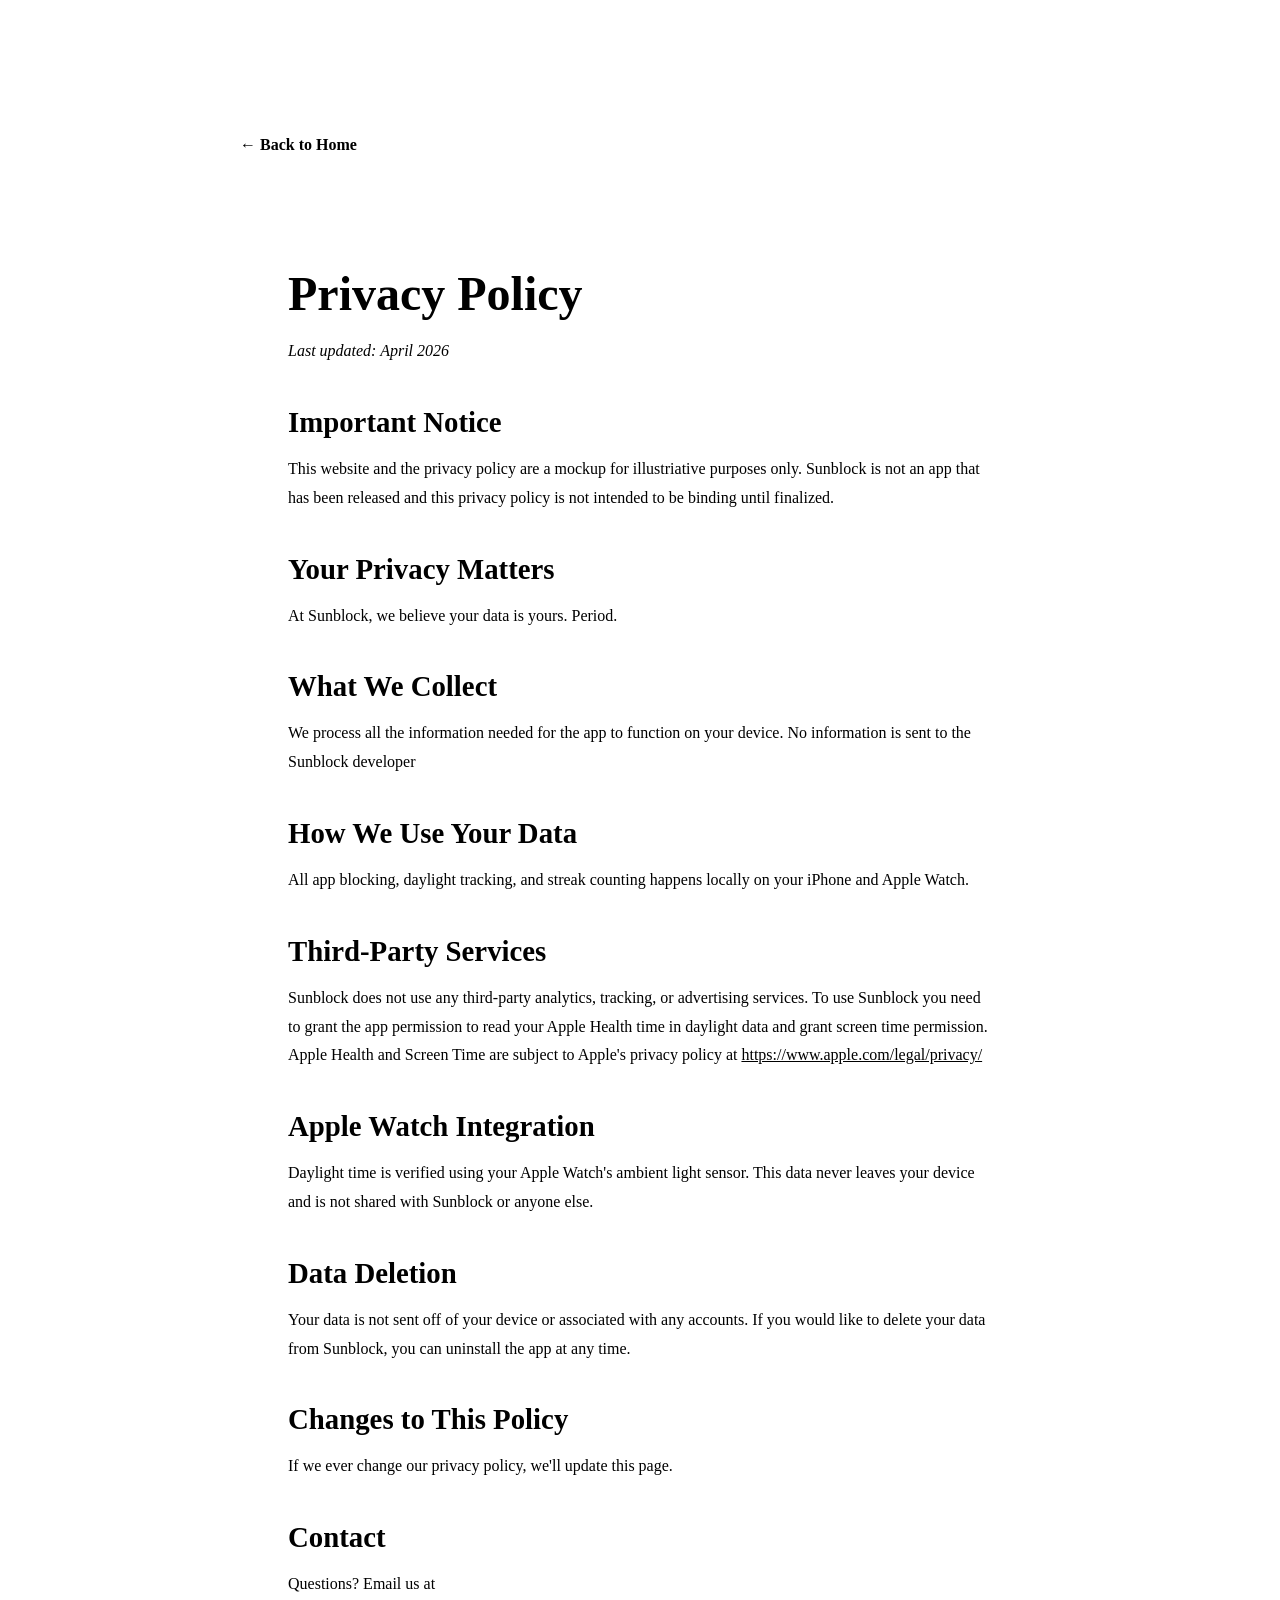
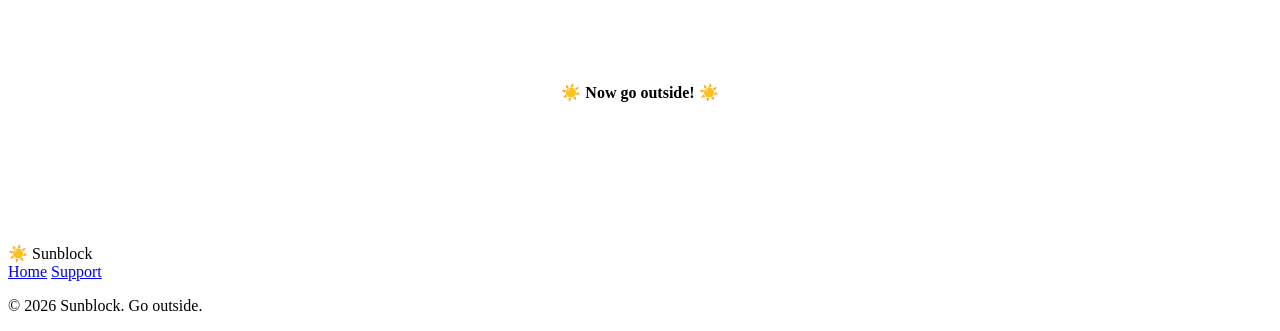
==== privacy.html @ 02e425a3 "Fix punctuation in data deletion paragraph" ====
<!DOCTYPE html>
<html lang="en">
<head>
    <meta charset="UTF-8">
    <meta name="viewport" content="width=device-width, initial-scale=1.0">
    <meta name="robots" content="noindex, nofollow">
    <title>Privacy Policy - Sunblock</title>
    <link rel="stylesheet" href="style.css">
    <style>
        .privacy-container {
            max-width: 800px;
            margin: 0 auto;
            padding: 8rem 2rem 4rem;
        }

        .privacy-content {
            padding: 3rem;
        }

        .privacy-content h1 {
            font-size: 3rem;
            margin-bottom: 1rem;
        }

        .privacy-content h2 {
            font-size: 1.8rem;
            margin-top: 2.5rem;
            margin-bottom: 1rem;
        }

        .privacy-content p {
            margin-bottom: 1.5rem;
            line-height: 1.8;
            color: var(--text-secondary);
        }

        .back-link {
            display: inline-block;
            margin-bottom: 2rem;
            color: var(--orange);
            text-decoration: none;
            font-weight: 600;
        }

        .back-link:hover {
            text-decoration: underline;
        }
    </style>
</head>
<body class="midday">
    <div class="sky-background"></div>

    <div class="privacy-container">
        <a href="index.html" class="back-link">← Back to Home</a>

        <div class="privacy-content glass-card">
            <h1>Privacy Policy</h1>
            <p><em>Last updated: April 2026</em></p>

            <h2>Important Notice</h2>
            <p>This website and the privacy policy are a mockup for illustriative purposes only. Sunblock is not an app that has been released and this privacy policy is not intended to be binding until finalized.</p>
            
            <h2>Your Privacy Matters</h2>
            <p>At Sunblock, we believe your data is yours. Period.</p>

            <h2>What We Collect</h2>
            <p>We process all the information needed for the app to function on your device. No information is sent to the Sunblock developer</p>

            <h2>How We Use Your Data</h2>
            <p>All app blocking, daylight tracking, and streak counting happens locally on your iPhone and Apple Watch.</p>

            <h2>Third-Party Services</h2>
            <p>Sunblock does not use any third-party analytics, tracking, or advertising services. To use Sunblock you need to grant the app permission to read your Apple Health time in daylight data and grant screen time permission. Apple Health and Screen Time are subject to Apple's privacy policy at <a href="https://www.apple.com/legal/privacy/" style="color: var(--orange);">https://www.apple.com/legal/privacy/</a></p>

            <h2>Apple Watch Integration</h2>
            <p>Daylight time is verified using your Apple Watch's ambient light sensor. This data never leaves your device and is not shared with Sunblock or anyone else.</p>
            
            <h2>Data Deletion</h2>
            <p>Your data is not sent off of your device or associated with any accounts. If you would like to delete your data from Sunblock, you can uninstall the app at any time.</p>

            <h2>Changes to This Policy</h2>
            <p>If we ever change our privacy policy, we'll update this page.</p>

            <h2>Contact</h2>
            <p>Questions? Email us at</p>

            <p style="text-align: center; margin-top: 3rem; padding-top: 2rem; border-top: 1px solid var(--glass-border);">
                <strong>☀️ Now go outside! ☀️</strong>
            </p>
        </div>
    </div>

    <footer class="footer">
        <div class="container">
            <div class="footer-content">
                <div class="footer-logo">
                    <span class="sun-icon">☀️</span>
                    <span>Sunblock</span>
                </div>
                <nav class="footer-links">
                    <a href="index.html">Home</a>
                    <a href="mailto:support@sunblock.app">Support</a>
                </nav>
            </div>
            <p class="footer-copy">&copy; 2026 Sunblock. Go outside.</p>
        </div>
    </footer>

    <script>
        // Set time-based gradient
        const hour = new Date().getHours();
        const body = document.body;
        body.classList.remove('morning', 'midday', 'evening', 'night');

        if (hour >= 5 && hour < 8) {
            body.classList.add('morning');
        } else if (hour >= 8 && hour < 17) {
            body.classList.add('midday');
        } else if (hour >= 17 && hour < 20) {
            body.classList.add('evening');
        } else {
            body.classList.add('night');
        }
    </script>
</body>
</html>
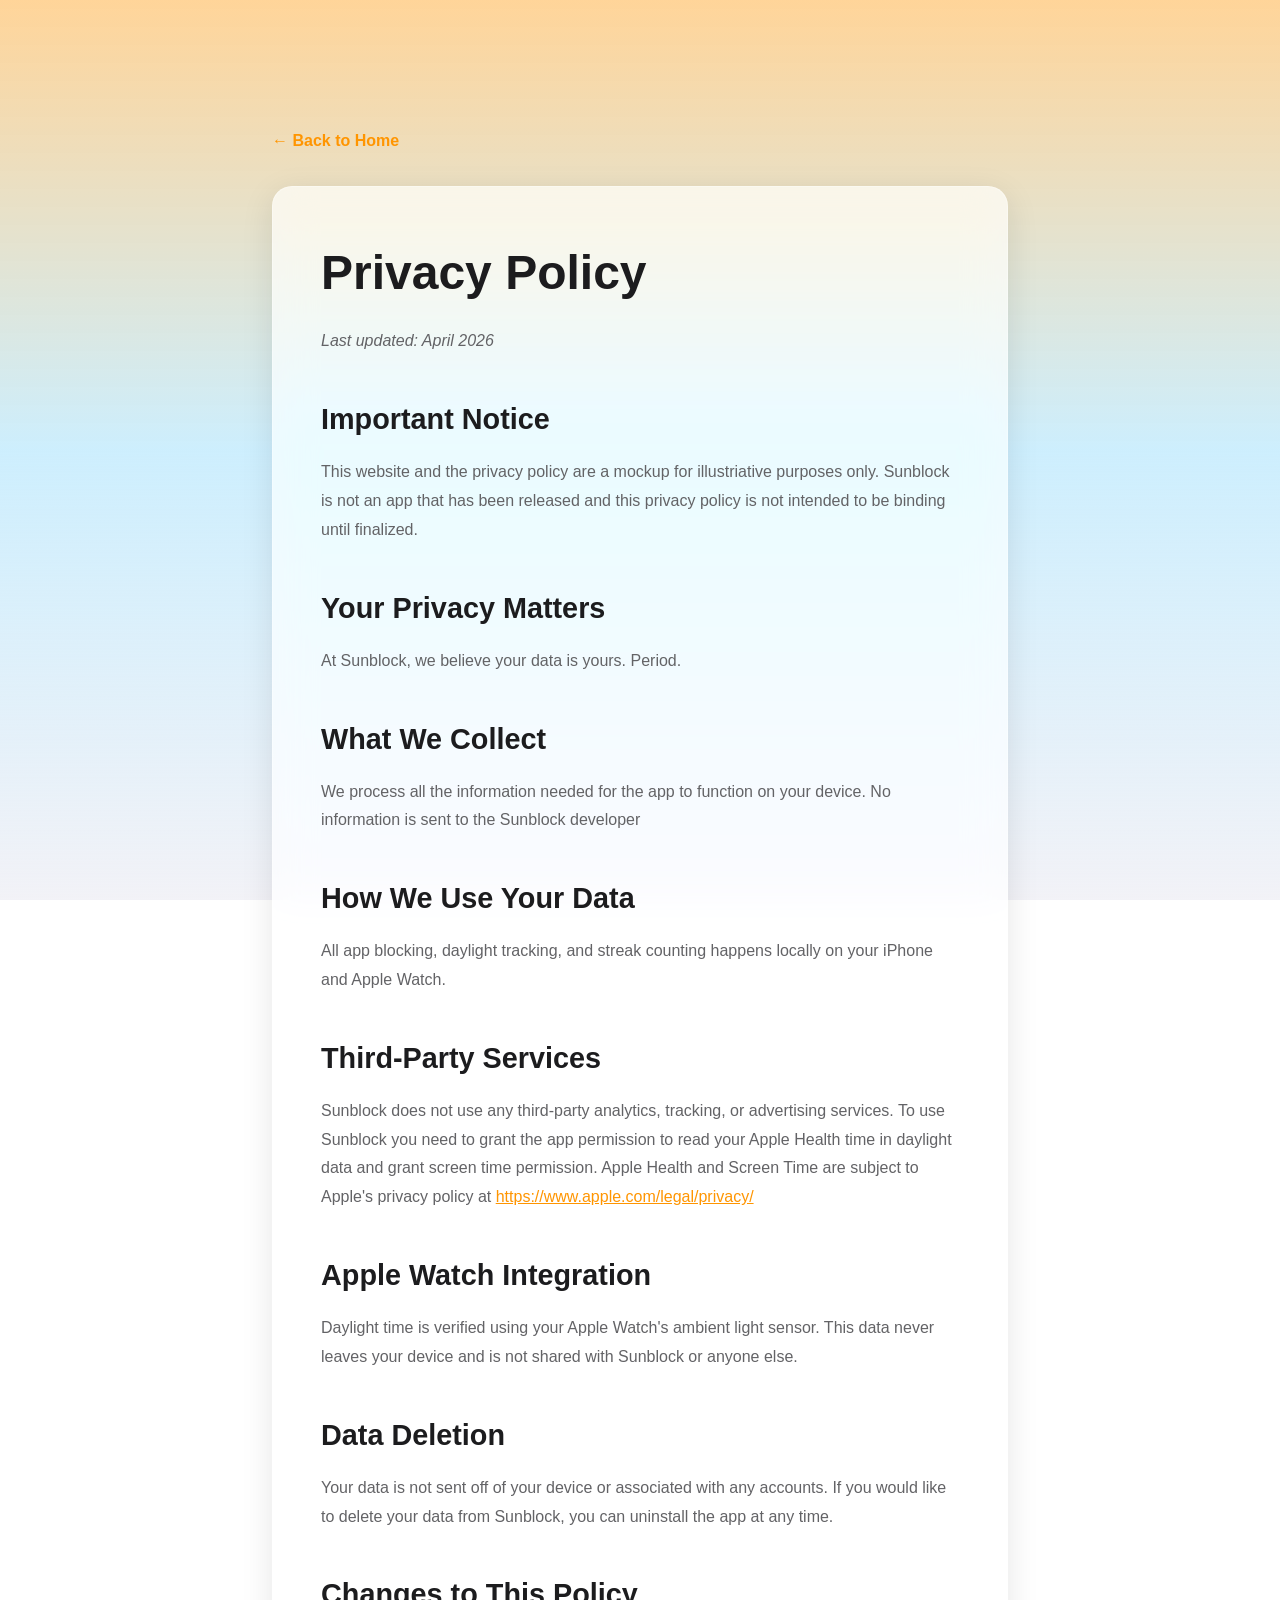
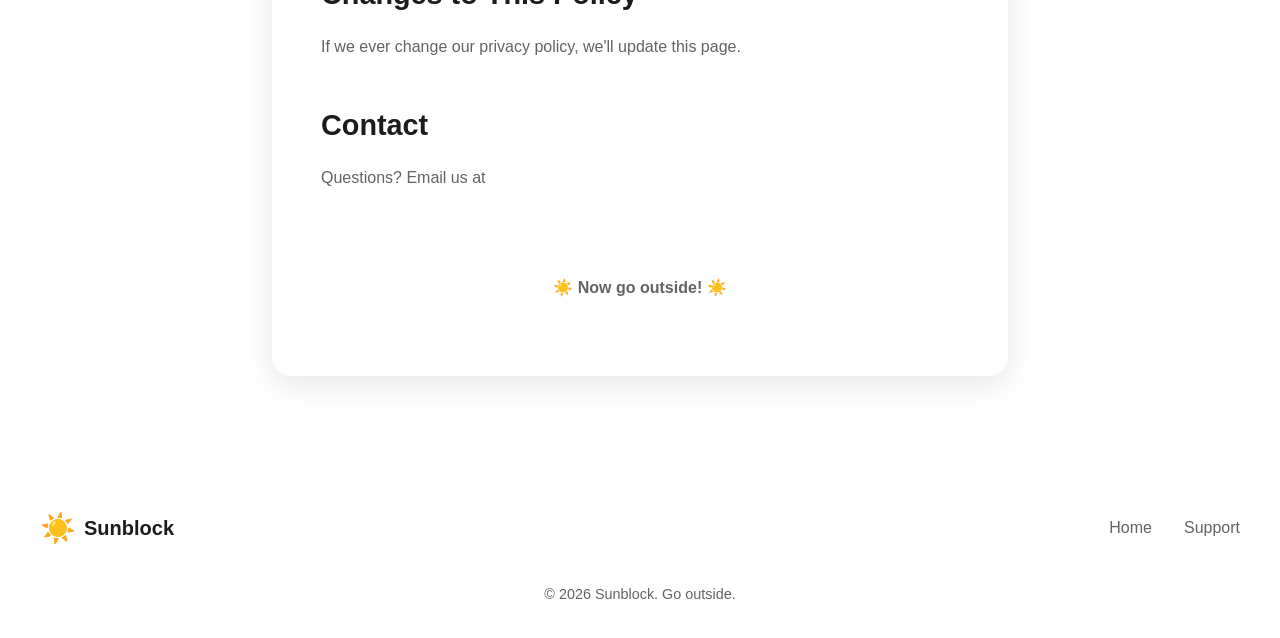
==== commit 222b4ec9: "Fix iOS Safari white bar issue - Add theme-color meta tags for light and dark mode - Add viewport-fi" ====
--- a/privacy.html
+++ b/privacy.html
@@ -2,8 +2,12 @@
 <html lang="en">
 <head>
     <meta charset="UTF-8">
-    <meta name="viewport" content="width=device-width, initial-scale=1.0">
+    <meta name="viewport" content="width=device-width, initial-scale=1.0, viewport-fit=cover">
     <meta name="robots" content="noindex, nofollow">
+    <meta name="theme-color" content="#007AFF" media="(prefers-color-scheme: light)">
+    <meta name="theme-color" content="#5856D6" media="(prefers-color-scheme: dark)">
+    <meta name="apple-mobile-web-app-capable" content="yes">
+    <meta name="apple-mobile-web-app-status-bar-style" content="black-translucent">
     <title>Privacy Policy - Sunblock</title>
     <link rel="stylesheet" href="style.css">
     <style>
--- a/style.css
+++ b/style.css
@@ -0,0 +1,757 @@
+/* ================================
+   CSS Variables & Reset
+   ================================ */
+
+:root {
+    --orange: #FF9500;
+    --yellow: #FFCC00;
+    --cyan: #5AC8FA;
+    --blue: #007AFF;
+    --indigo: #5856D6;
+    --purple: #AF52DE;
+
+    --text-primary: #1C1C1E;
+    --text-secondary: #636366;
+    --background: #F2F2F7;
+
+    --glass-bg: rgba(255, 255, 255, 0.7);
+    --glass-border: rgba(255, 255, 255, 0.3);
+    --glass-shadow: rgba(0, 0, 0, 0.1);
+}
+
+@media (prefers-color-scheme: dark) {
+    :root {
+        --text-primary: #FFFFFF;
+        --text-secondary: #AEAEB2;
+        --background: #000000;
+        --glass-bg: rgba(28, 28, 30, 0.7);
+        --glass-border: rgba(255, 255, 255, 0.1);
+    }
+}
+
+* {
+    margin: 0;
+    padding: 0;
+    box-sizing: border-box;
+}
+
+html {
+    height: -webkit-fill-available;
+}
+
+body {
+    font-family: -apple-system, BlinkMacSystemFont, 'SF Pro Display', 'Segoe UI', Roboto, 'Helvetica Neue', Arial, sans-serif;
+    color: var(--text-primary);
+    overflow-x: hidden;
+    line-height: 1.6;
+    min-height: 100vh;
+    min-height: -webkit-fill-available;
+}
+
+/* ================================
+   Dynamic Sky Background
+   ================================ */
+
+.sky-background {
+    position: fixed;
+    top: 0;
+    left: 0;
+    width: 100%;
+    height: 100%;
+    height: -webkit-fill-available;
+    z-index: -2;
+    transition: background 2s ease;
+}
+
+body.morning .sky-background {
+    background: linear-gradient(180deg,
+        rgba(255, 149, 0, 0.4) 0%,
+        rgba(90, 200, 250, 0.3) 50%,
+        var(--background) 100%);
+}
+
+body.midday .sky-background {
+    background: linear-gradient(180deg,
+        rgba(0, 122, 255, 0.6) 0%,
+        rgba(90, 200, 250, 0.3) 100%);
+}
+
+body.evening .sky-background {
+    background: linear-gradient(180deg,
+        rgba(255, 149, 0, 0.5) 0%,
+        rgba(175, 82, 222, 0.3) 50%,
+        var(--background) 100%);
+}
+
+body.night .sky-background {
+    background: linear-gradient(180deg,
+        rgba(88, 86, 214, 0.8) 0%,
+        var(--background) 100%);
+}
+
+/* ================================
+   Floating Sun
+   ================================ */
+
+.floating-sun {
+    position: fixed;
+    top: 20%;
+    right: 10%;
+    width: 120px;
+    height: 120px;
+    z-index: -1;
+    animation: float 6s ease-in-out infinite;
+    opacity: 0.6;
+}
+
+.sun-core {
+    position: absolute;
+    top: 50%;
+    left: 50%;
+    transform: translate(-50%, -50%);
+    width: 60px;
+    height: 60px;
+    background: radial-gradient(circle, var(--yellow), var(--orange));
+    border-radius: 50%;
+    box-shadow: 0 0 40px var(--orange);
+    animation: pulse 3s ease-in-out infinite;
+}
+
+.sun-rays {
+    position: absolute;
+    top: 50%;
+    left: 50%;
+    transform: translate(-50%, -50%);
+    width: 100%;
+    height: 100%;
+    background: radial-gradient(circle,
+        rgba(255, 204, 0, 0.3) 0%,
+        transparent 70%);
+    border-radius: 50%;
+    animation: rotate 20s linear infinite;
+}
+
+@keyframes float {
+    0%, 100% { transform: translateY(0px); }
+    50% { transform: translateY(-20px); }
+}
+
+@keyframes pulse {
+    0%, 100% { transform: translate(-50%, -50%) scale(1); }
+    50% { transform: translate(-50%, -50%) scale(1.1); }
+}
+
+@keyframes rotate {
+    from { transform: translate(-50%, -50%) rotate(0deg); }
+    to { transform: translate(-50%, -50%) rotate(360deg); }
+}
+
+/* ================================
+   Glass Effects
+   ================================ */
+
+.glass-card {
+    background: var(--glass-bg);
+    backdrop-filter: blur(20px) saturate(180%);
+    -webkit-backdrop-filter: blur(20px) saturate(180%);
+    border: 1px solid var(--glass-border);
+    border-radius: 20px;
+    box-shadow: 0 8px 32px var(--glass-shadow);
+}
+
+.glass-button {
+    background: var(--glass-bg);
+    backdrop-filter: blur(20px) saturate(180%);
+    -webkit-backdrop-filter: blur(20px) saturate(180%);
+    border: 1px solid var(--glass-border);
+    box-shadow: 0 4px 16px var(--glass-shadow);
+    transition: all 0.3s ease;
+}
+
+.glass-button:hover {
+    transform: translateY(-2px);
+    box-shadow: 0 8px 24px rgba(255, 149, 0, 0.3);
+}
+
+.interactive-card {
+    transition: all 0.3s ease;
+    cursor: pointer;
+}
+
+.interactive-card:hover {
+    transform: translateY(-5px) scale(1.02);
+    box-shadow: 0 12px 40px rgba(0, 0, 0, 0.15);
+}
+
+/* ================================
+   Navigation
+   ================================ */
+
+.nav {
+    position: fixed;
+    top: 0;
+    left: 0;
+    right: 0;
+    z-index: 1000;
+    padding: 1rem 0;
+    background: var(--glass-bg);
+    backdrop-filter: blur(20px) saturate(180%);
+    -webkit-backdrop-filter: blur(20px) saturate(180%);
+    border-bottom: 1px solid var(--glass-border);
+}
+
+.nav-content {
+    max-width: 1200px;
+    margin: 0 auto;
+    padding: 0 2rem;
+    display: flex;
+    justify-content: space-between;
+    align-items: center;
+}
+
+.logo {
+    display: flex;
+    align-items: center;
+    gap: 0.5rem;
+    font-size: 1.5rem;
+    font-weight: 700;
+}
+
+.sun-icon {
+    font-size: 1.8rem;
+    animation: spin 10s linear infinite;
+}
+
+@keyframes spin {
+    from { transform: rotate(0deg); }
+    to { transform: rotate(360deg); }
+}
+
+.logo-text {
+    background: linear-gradient(135deg, var(--orange), var(--yellow));
+    -webkit-background-clip: text;
+    -webkit-text-fill-color: transparent;
+    background-clip: text;
+}
+
+.nav-link {
+    color: var(--text-primary);
+    text-decoration: none;
+    font-weight: 600;
+    padding: 0.5rem 1.5rem;
+    border-radius: 20px;
+    transition: all 0.3s ease;
+}
+
+.nav-link:hover {
+    background: var(--glass-bg);
+    backdrop-filter: blur(20px);
+    -webkit-backdrop-filter: blur(20px);
+}
+
+/* ================================
+   Hero Section
+   ================================ */
+
+.hero {
+    min-height: 100vh;
+    display: flex;
+    align-items: center;
+    justify-content: center;
+    text-align: center;
+    padding: 6rem 2rem 4rem;
+}
+
+.hero-content {
+    max-width: 700px;
+}
+
+.hero-icon {
+    position: relative;
+    margin: 0 auto 2rem;
+    width: 120px;
+    height: 120px;
+}
+
+.pulse-circle {
+    position: absolute;
+    top: 50%;
+    left: 50%;
+    transform: translate(-50%, -50%);
+    width: 100%;
+    height: 100%;
+    border: 2px solid var(--orange);
+    border-radius: 50%;
+    opacity: 0;
+    animation: pulse-ring 2s cubic-bezier(0.455, 0.03, 0.515, 0.955) infinite;
+}
+
+.pulse-circle.delay-1 {
+    animation-delay: 0.5s;
+}
+
+.pulse-circle.delay-2 {
+    animation-delay: 1s;
+}
+
+@keyframes pulse-ring {
+    0% {
+        transform: translate(-50%, -50%) scale(0.5);
+        opacity: 1;
+    }
+    100% {
+        transform: translate(-50%, -50%) scale(1.5);
+        opacity: 0;
+    }
+}
+
+.hero-sun {
+    position: absolute;
+    top: 50%;
+    left: 50%;
+    transform: translate(-50%, -50%);
+    font-size: 4rem;
+    filter: drop-shadow(0 0 20px var(--orange));
+}
+
+.hero-title {
+    font-size: clamp(3rem, 8vw, 5rem);
+    font-weight: 800;
+    margin-bottom: 1rem;
+    background: linear-gradient(135deg, var(--orange), var(--yellow));
+    -webkit-background-clip: text;
+    -webkit-text-fill-color: transparent;
+    background-clip: text;
+}
+
+.hero-tagline {
+    font-size: clamp(1.5rem, 4vw, 2rem);
+    font-weight: 600;
+    margin-bottom: 1rem;
+    color: var(--text-primary);
+}
+
+.hero-subtitle {
+    font-size: 1.25rem;
+    color: var(--text-secondary);
+    margin-bottom: 2rem;
+    max-width: 600px;
+    margin-left: auto;
+    margin-right: auto;
+}
+
+.cta-button {
+    display: inline-block;
+    padding: 1rem 3rem;
+    font-size: 1.25rem;
+    font-weight: 700;
+    color: white;
+    background: linear-gradient(135deg, var(--orange), var(--yellow));
+    border-radius: 30px;
+    text-decoration: none;
+    border: none;
+    cursor: pointer;
+    margin-bottom: 1rem;
+}
+
+.cta-button:hover {
+    transform: translateY(-3px);
+    box-shadow: 0 12px 32px rgba(255, 149, 0, 0.4);
+}
+
+.hero-note {
+    font-size: 0.95rem;
+    color: var(--text-secondary);
+    font-style: italic;
+}
+
+/* ================================
+   How It Works Section
+   ================================ */
+
+.how-it-works {
+    padding: 6rem 2rem;
+}
+
+.container {
+    max-width: 1200px;
+    margin: 0 auto;
+}
+
+.section-title {
+    font-size: clamp(2.5rem, 6vw, 3.5rem);
+    font-weight: 800;
+    text-align: center;
+    margin-bottom: 4rem;
+}
+
+.steps {
+    display: grid;
+    grid-template-columns: repeat(auto-fit, minmax(280px, 1fr));
+    gap: 2rem;
+    margin-bottom: 3rem;
+}
+
+.step {
+    padding: 2.5rem 2rem;
+    text-align: center;
+    position: relative;
+    animation: fadeInUp 0.6s ease forwards;
+    opacity: 0;
+}
+
+.step[data-step="1"] { animation-delay: 0.1s; }
+.step[data-step="2"] { animation-delay: 0.2s; }
+.step[data-step="3"] { animation-delay: 0.3s; }
+
+@keyframes fadeInUp {
+    from {
+        opacity: 0;
+        transform: translateY(30px);
+    }
+    to {
+        opacity: 1;
+        transform: translateY(0);
+    }
+}
+
+.step-number {
+    position: absolute;
+    top: 1rem;
+    left: 1.5rem;
+    font-size: 3rem;
+    font-weight: 800;
+    color: var(--orange);
+    opacity: 0.3;
+}
+
+.step-icon {
+    font-size: 4rem;
+    margin-bottom: 1rem;
+}
+
+.step-title {
+    font-size: 1.5rem;
+    font-weight: 700;
+    margin-bottom: 1rem;
+}
+
+.step-description {
+    color: var(--text-secondary);
+    font-size: 1.05rem;
+}
+
+.bonus-feature {
+    padding: 2rem;
+    text-align: center;
+    margin: 0 auto;
+    max-width: 600px;
+    background: linear-gradient(135deg, rgba(255, 149, 0, 0.1), rgba(255, 204, 0, 0.1));
+}
+
+.bonus-icon {
+    font-size: 2.5rem;
+    margin-right: 1rem;
+}
+
+.bonus-feature p {
+    font-size: 1.1rem;
+    display: inline-flex;
+    align-items: center;
+}
+
+/* ================================
+   Features Section
+   ================================ */
+
+.features {
+    padding: 6rem 2rem;
+}
+
+.features-grid {
+    display: grid;
+    grid-template-columns: repeat(auto-fit, minmax(260px, 1fr));
+    gap: 2rem;
+}
+
+.feature {
+    padding: 2.5rem 2rem;
+    text-align: center;
+}
+
+.feature-icon {
+    font-size: 3.5rem;
+    margin-bottom: 1.5rem;
+}
+
+.feature h3 {
+    font-size: 1.5rem;
+    font-weight: 700;
+    margin-bottom: 1rem;
+}
+
+.feature p {
+    color: var(--text-secondary);
+    font-size: 1.05rem;
+}
+
+/* ================================
+   Preview Section
+   ================================ */
+
+.preview {
+    padding: 6rem 2rem;
+}
+
+.preview-content {
+    padding: 4rem 2rem;
+    display: flex;
+    justify-content: center;
+    align-items: center;
+}
+
+.phone-mockup {
+    width: 300px;
+    height: 600px;
+    border-radius: 40px;
+    background: linear-gradient(135deg, #1C1C1E, #2C2C2E);
+    padding: 12px;
+    box-shadow: 0 20px 60px rgba(0, 0, 0, 0.3);
+    position: relative;
+}
+
+.phone-screen {
+    width: 100%;
+    height: 100%;
+    border-radius: 32px;
+    overflow: hidden;
+    position: relative;
+}
+
+.app-preview-gradient {
+    position: absolute;
+    top: 0;
+    left: 0;
+    right: 0;
+    bottom: 0;
+    background: linear-gradient(180deg,
+        rgba(0, 122, 255, 0.6) 0%,
+        rgba(90, 200, 250, 0.3) 100%);
+}
+
+.app-preview-content {
+    position: relative;
+    z-index: 1;
+    display: flex;
+    flex-direction: column;
+    align-items: center;
+    justify-content: center;
+    height: 100%;
+    color: white;
+    text-align: center;
+    padding: 2rem;
+}
+
+.preview-sun {
+    font-size: 5rem;
+    margin-bottom: 1.5rem;
+    filter: drop-shadow(0 0 20px var(--yellow));
+    animation: pulse 3s ease-in-out infinite;
+}
+
+.app-preview-content h3 {
+    font-size: 2.5rem;
+    font-weight: 800;
+    margin-bottom: 0.5rem;
+}
+
+.app-preview-content p {
+    font-size: 1.1rem;
+    opacity: 0.9;
+    margin-bottom: 2rem;
+}
+
+.preview-progress {
+    width: 100%;
+    max-width: 200px;
+}
+
+.progress-bar {
+    width: 100%;
+    height: 8px;
+    background: rgba(255, 255, 255, 0.3);
+    border-radius: 10px;
+    overflow: hidden;
+}
+
+.progress-fill {
+    height: 100%;
+    background: linear-gradient(90deg, var(--orange), var(--yellow));
+    border-radius: 10px;
+    width: 0%;
+    animation: fillProgress 3s ease-in-out infinite;
+}
+
+@keyframes fillProgress {
+    0%, 100% { width: 0%; }
+    50% { width: 60%; }
+}
+
+/* ================================
+   Download Section
+   ================================ */
+
+.download {
+    padding: 6rem 2rem;
+}
+
+.download-content {
+    padding: 4rem 2rem;
+    text-align: center;
+    max-width: 700px;
+    margin: 0 auto;
+}
+
+.download-content h2 {
+    font-size: 2.5rem;
+    font-weight: 800;
+    margin-bottom: 1rem;
+}
+
+.download-content > p {
+    font-size: 1.25rem;
+    color: var(--text-secondary);
+    margin-bottom: 2rem;
+}
+
+.download-buttons {
+    margin-bottom: 1.5rem;
+}
+
+.app-store-button {
+    display: inline-flex;
+    align-items: center;
+    gap: 0.75rem;
+    padding: 1rem 2.5rem;
+    font-size: 1.1rem;
+    font-weight: 700;
+    color: white;
+    background: linear-gradient(135deg, var(--blue), var(--cyan));
+    border-radius: 25px;
+    text-decoration: none;
+    border: none;
+    cursor: pointer;
+}
+
+.button-icon {
+    font-size: 1.5rem;
+}
+
+.requirements {
+    font-size: 0.9rem;
+    color: var(--text-secondary);
+    font-style: italic;
+}
+
+/* ================================
+   Footer
+   ================================ */
+
+.footer {
+    padding: 4rem 2rem 2rem;
+    background: var(--glass-bg);
+    backdrop-filter: blur(20px);
+    -webkit-backdrop-filter: blur(20px);
+    border-top: 1px solid var(--glass-border);
+}
+
+.footer-content {
+    display: flex;
+    justify-content: space-between;
+    align-items: center;
+    flex-wrap: wrap;
+    gap: 2rem;
+    margin-bottom: 2rem;
+}
+
+.footer-logo {
+    display: flex;
+    align-items: center;
+    gap: 0.5rem;
+    font-size: 1.25rem;
+    font-weight: 700;
+}
+
+.footer-links {
+    display: flex;
+    gap: 2rem;
+}
+
+.footer-links a {
+    color: var(--text-secondary);
+    text-decoration: none;
+    transition: color 0.3s ease;
+}
+
+.footer-links a:hover {
+    color: var(--orange);
+}
+
+.footer-copy {
+    text-align: center;
+    color: var(--text-secondary);
+    font-size: 0.9rem;
+}
+
+/* ================================
+   Responsive Design
+   ================================ */
+
+@media (max-width: 768px) {
+    .nav-content {
+        padding: 0 1rem;
+    }
+
+    .hero {
+        padding: 5rem 1rem 3rem;
+    }
+
+    .floating-sun {
+        right: 5%;
+        width: 80px;
+        height: 80px;
+    }
+
+    .sun-core {
+        width: 40px;
+        height: 40px;
+    }
+
+    .steps {
+        grid-template-columns: 1fr;
+    }
+
+    .features-grid {
+        grid-template-columns: 1fr;
+    }
+
+    .footer-content {
+        flex-direction: column;
+        text-align: center;
+    }
+}
+
+@media (max-width: 480px) {
+    .phone-mockup {
+        width: 240px;
+        height: 480px;
+    }
+
+    .app-preview-content h3 {
+        font-size: 2rem;
+    }
+
+    .preview-sun {
+        font-size: 3.5rem;
+    }
+}
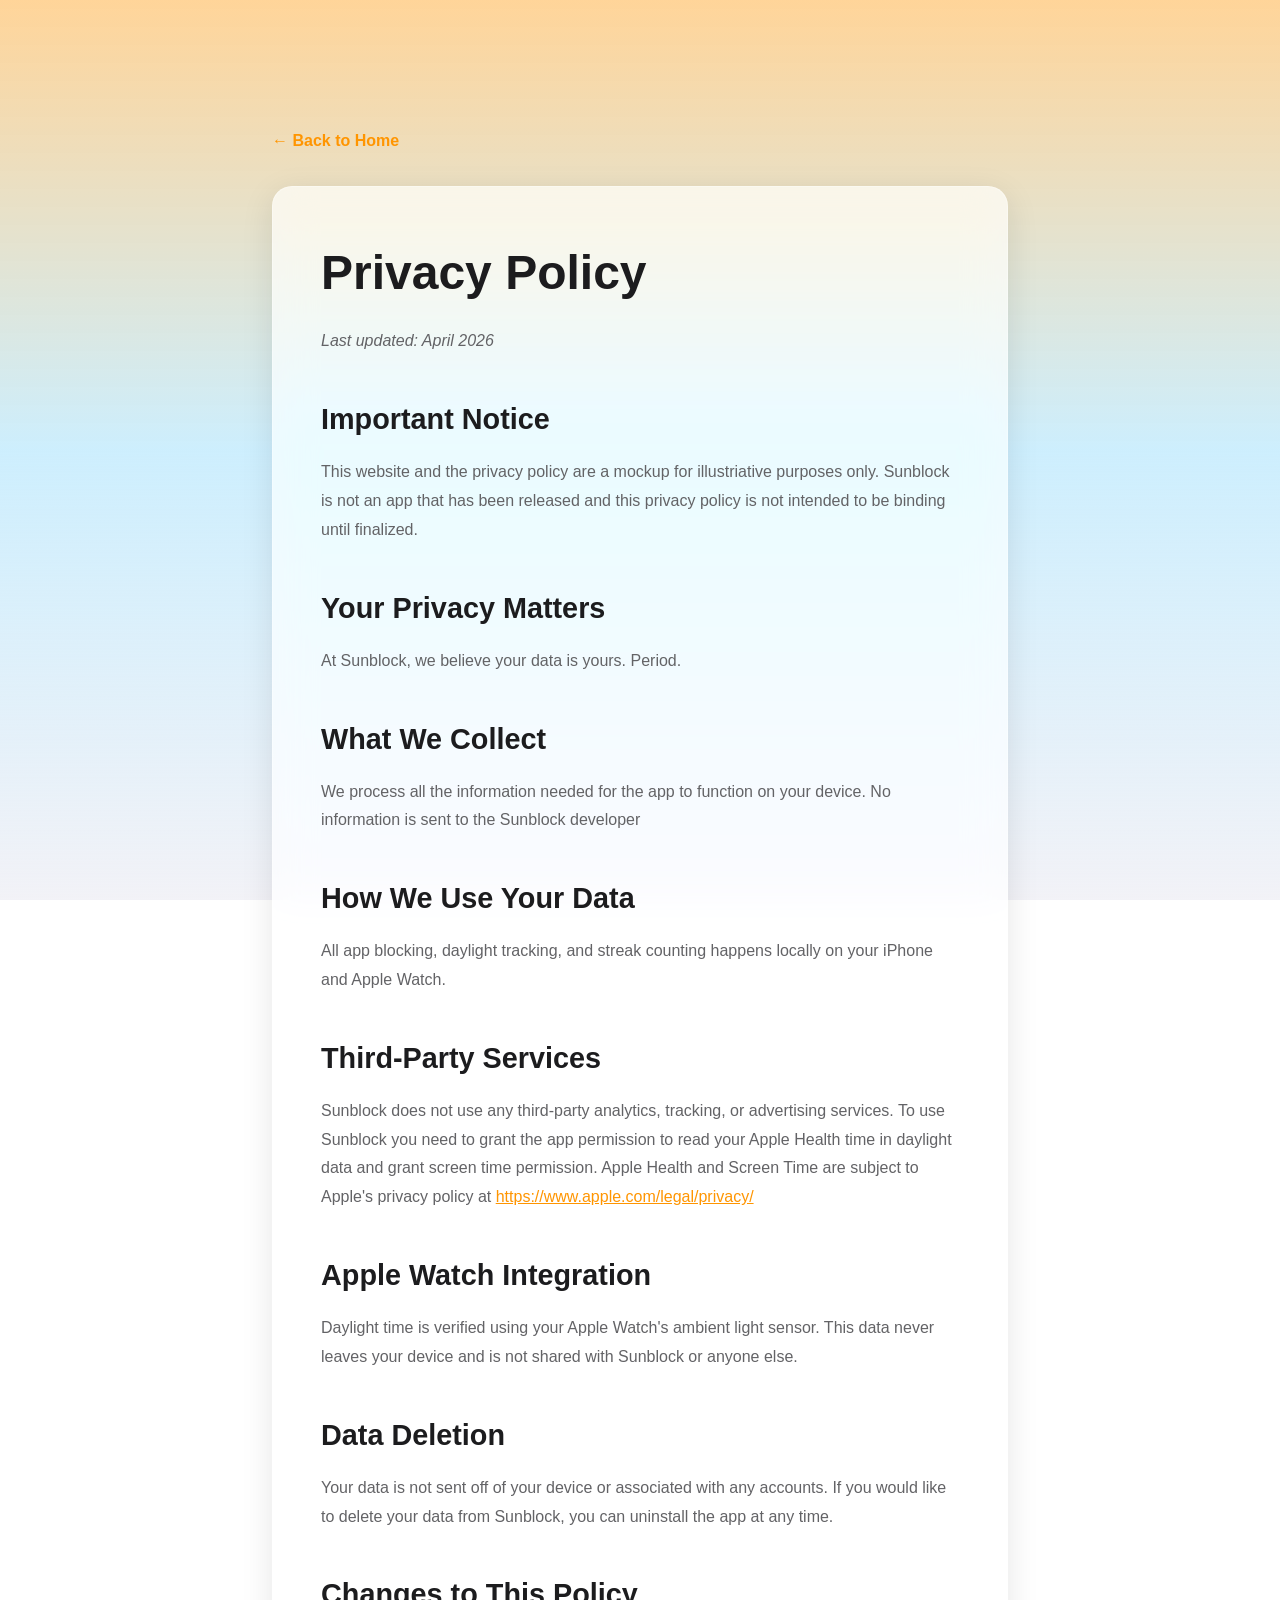
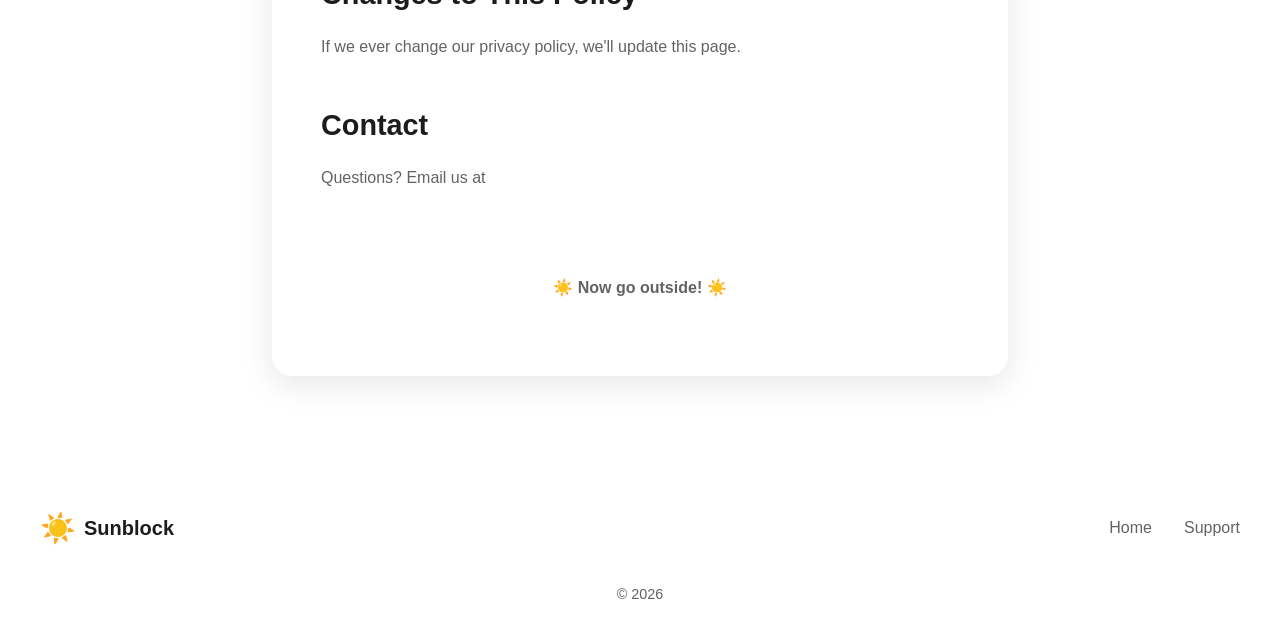
==== commit b04680f0: "Add social media preview meta tags - Add Open Graph and Twitter Card meta tags to index.html and pri" ====
--- a/privacy.html
+++ b/privacy.html
@@ -4,11 +4,30 @@
     <meta charset="UTF-8">
     <meta name="viewport" content="width=device-width, initial-scale=1.0, viewport-fit=cover">
     <meta name="robots" content="noindex, nofollow">
-    <meta name="theme-color" content="#007AFF" media="(prefers-color-scheme: light)">
-    <meta name="theme-color" content="#5856D6" media="(prefers-color-scheme: dark)">
+    <meta name="theme-color" content="#4A90E2" media="(prefers-color-scheme: light)">
+    <meta name="theme-color" content="#1a1a3a" media="(prefers-color-scheme: dark)">
     <meta name="apple-mobile-web-app-capable" content="yes">
     <meta name="apple-mobile-web-app-status-bar-style" content="black-translucent">
-    <title>Privacy Policy - Sunblock</title>
+
+    <!-- Social Media Preview -->
+    <meta property="og:type" content="website">
+    <meta property="og:title" content="Privacy Policy - Nature Nudge">
+    <meta property="og:description" content="Your data is yours. Sunblock requires no account and all data stays on your device. Learn about our privacy-first approach.">
+    <meta property="og:image" content="https://brian-meersma.github.io/NatureNudge-Website/social-preview.png">
+    <meta property="og:url" content="https://brian-meersma.github.io/NatureNudge-Website/privacy.html">
+    <meta property="og:image:width" content="1456">
+    <meta property="og:image:height" content="720">
+
+    <meta name="twitter:card" content="summary_large_image">
+    <meta name="twitter:title" content="Privacy Policy - Nature Nudge">
+    <meta name="twitter:description" content="Your data is yours. Sunblock requires no account and all data stays on your device.">
+    <meta name="twitter:image" content="https://brian-meersma.github.io/NatureNudge-Website/social-preview.png">
+
+    <meta name="description" content="Your data is yours. Sunblock requires no account and all data stays on your device. Learn about our privacy-first approach.">
+
+    <link rel="icon" type="image/svg+xml" href="favicon.svg">
+    <link rel="apple-touch-icon" href="favicon.svg">
+    <title>Privacy Policy - Nature Nudge</title>
     <link rel="stylesheet" href="style.css">
     <style>
         .privacy-container {
@@ -106,7 +125,7 @@
                     <a href="mailto:support@sunblock.app">Support</a>
                 </nav>
             </div>
-            <p class="footer-copy">&copy; 2026 Sunblock. Go outside.</p>
+            <p class="footer-copy">&copy; 2026</p>
         </div>
     </footer>
 
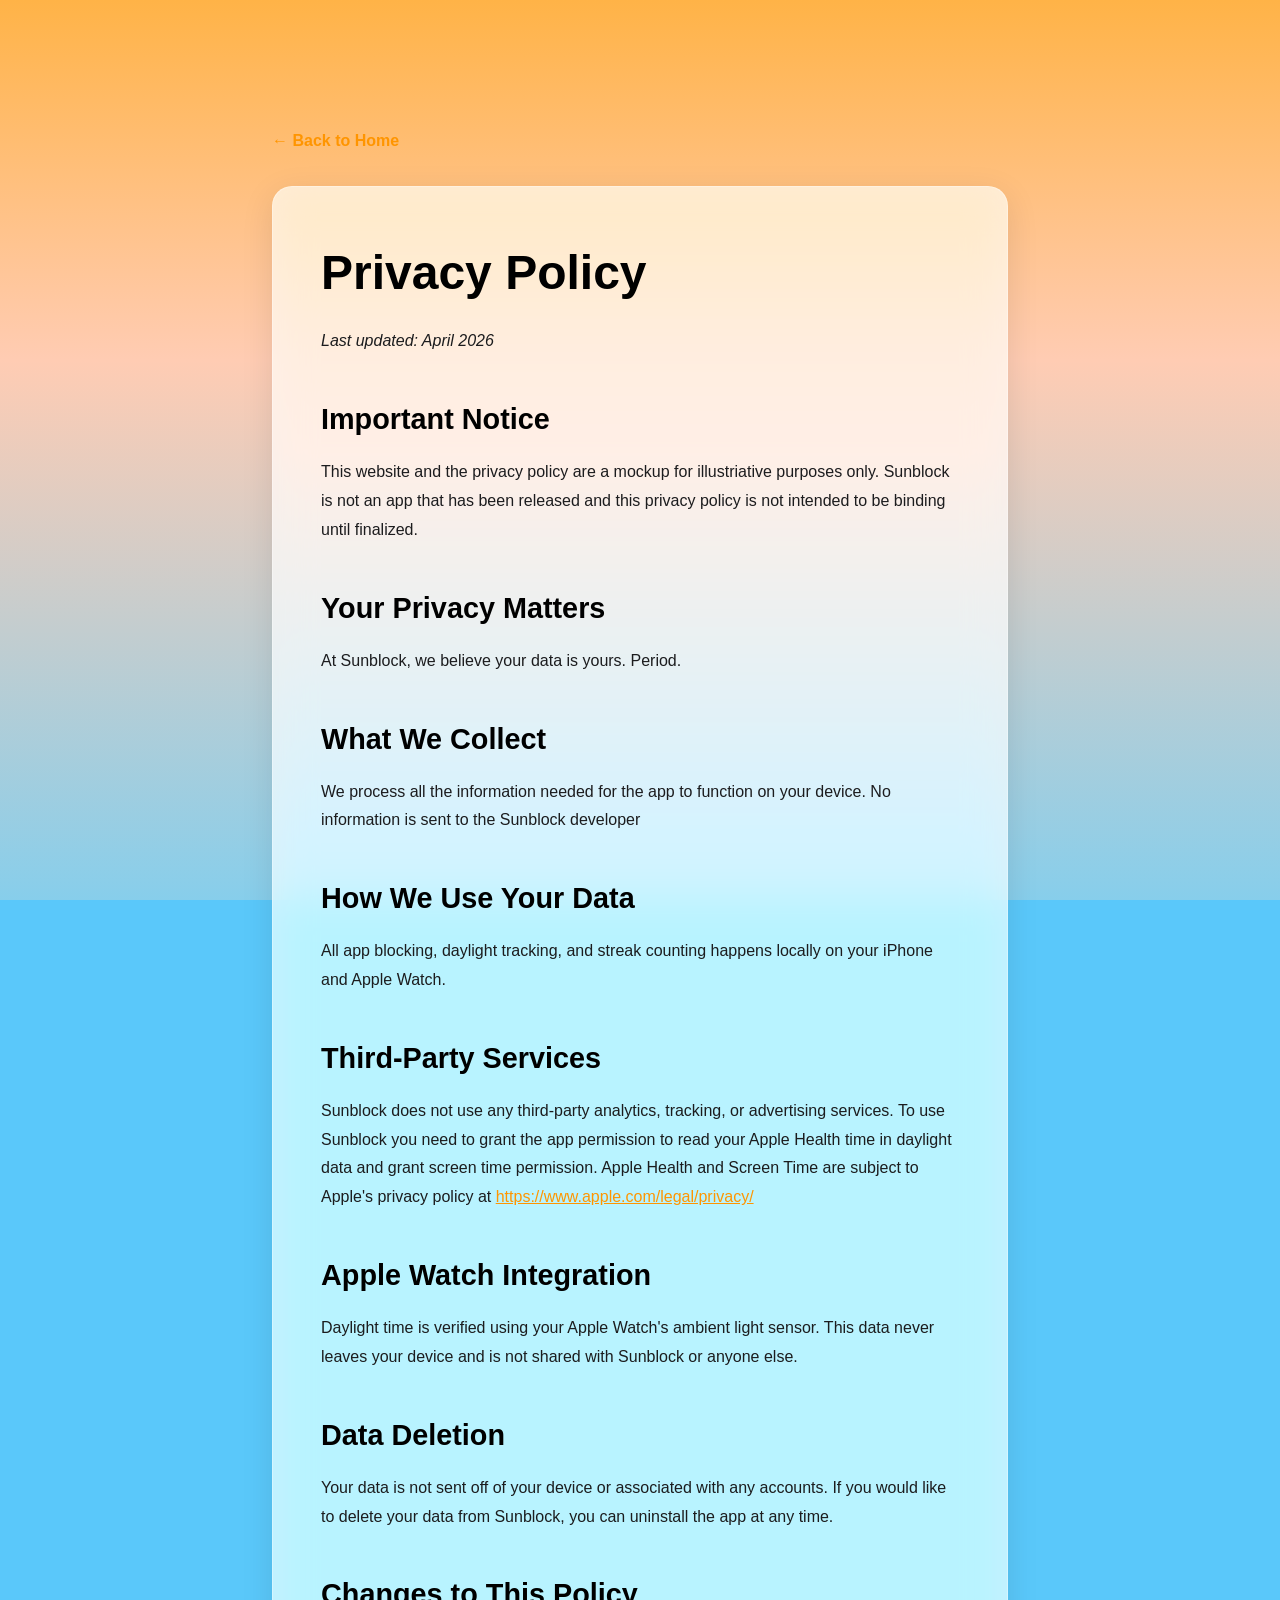
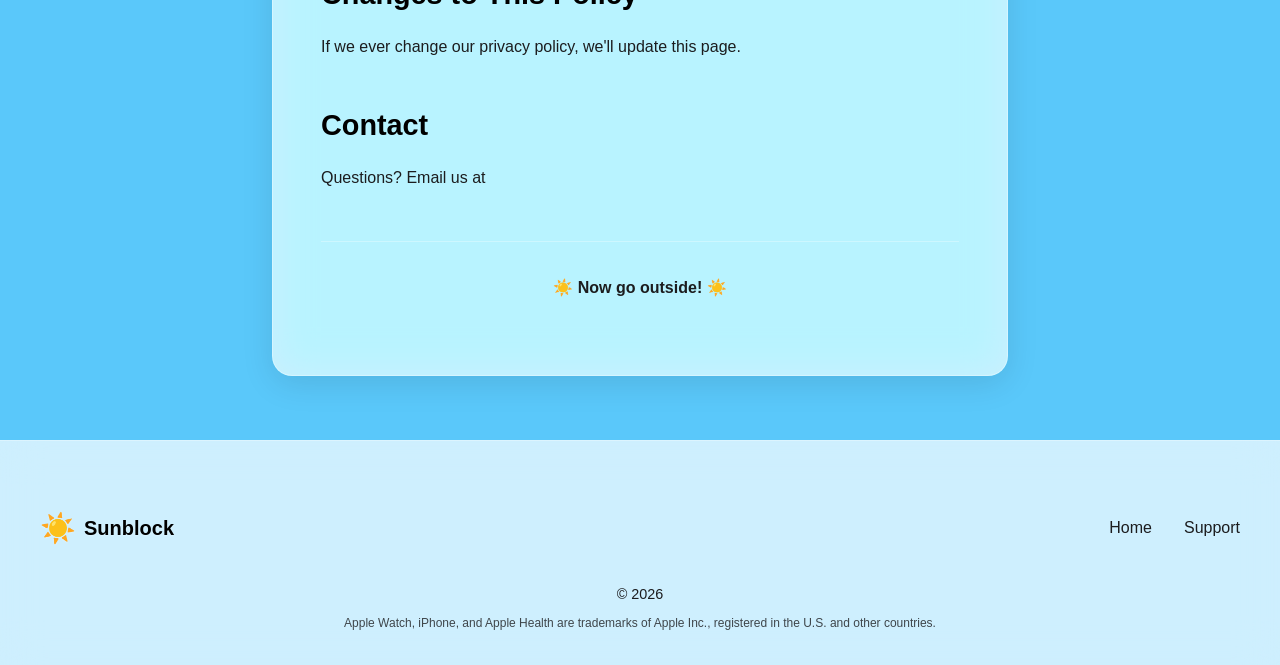
==== commit 19ceed2f: "Add Apple trademark credit lines per legal requirements - Added international format credit lines to" ====
--- a/privacy.html
+++ b/privacy.html
@@ -126,6 +126,7 @@
                 </nav>
             </div>
             <p class="footer-copy">&copy; 2026</p>
+            <p class="footer-legal">Apple Watch, iPhone, and Apple Health are trademarks of Apple Inc., registered in the U.S. and other countries.</p>
         </div>
     </footer>
 
--- a/style.css
+++ b/style.css
@@ -10,8 +10,8 @@
     --indigo: #5856D6;
     --purple: #AF52DE;
 
-    --text-primary: #1C1C1E;
-    --text-secondary: #636366;
+    --text-primary: #000000;
+    --text-secondary: #1C1C1E;
     --background: #F2F2F7;
 
     --glass-bg: rgba(255, 255, 255, 0.7);
@@ -37,6 +37,13 @@
 
 html {
     height: -webkit-fill-available;
+    background-color: #5AC8FA;
+}
+
+@media (prefers-color-scheme: dark) {
+    html {
+        background-color: #1a1a3a;
+    }
 }
 
 body {
@@ -45,7 +52,9 @@
     overflow-x: hidden;
     line-height: 1.6;
     min-height: 100vh;
+    min-height: 100dvh;
     min-height: -webkit-fill-available;
+    background-color: transparent;
 }
 
 /* ================================
@@ -56,37 +65,67 @@
     position: fixed;
     top: 0;
     left: 0;
-    width: 100%;
-    height: 100%;
-    height: -webkit-fill-available;
+    right: 0;
+    bottom: 0;
+    width: 100vw;
+    height: 100vh;
+    height: 100dvh;
     z-index: -2;
     transition: background 2s ease;
 }
 
 body.morning .sky-background {
     background: linear-gradient(180deg,
-        rgba(255, 149, 0, 0.4) 0%,
-        rgba(90, 200, 250, 0.3) 50%,
-        var(--background) 100%);
+        #FFB347 0%,
+        #FFCCB3 40%,
+        #87CEEB 100%);
 }
 
 body.midday .sky-background {
     background: linear-gradient(180deg,
-        rgba(0, 122, 255, 0.6) 0%,
-        rgba(90, 200, 250, 0.3) 100%);
+        #4A90E2 0%,
+        #87CEEB 60%,
+        #B0E0E6 100%);
 }
 
 body.evening .sky-background {
     background: linear-gradient(180deg,
-        rgba(255, 149, 0, 0.5) 0%,
-        rgba(175, 82, 222, 0.3) 50%,
-        var(--background) 100%);
+        #FF6B35 0%,
+        #C874AF 50%,
+        #5856D6 100%);
 }
 
 body.night .sky-background {
     background: linear-gradient(180deg,
-        rgba(88, 86, 214, 0.8) 0%,
-        var(--background) 100%);
+        #1a1a3a 0%,
+        #2d2d5f 50%,
+        #1a1a3a 100%);
+}
+
+@media (prefers-color-scheme: dark) {
+    body.morning .sky-background {
+        background: linear-gradient(180deg,
+            #2d2d5f 0%,
+            #1a1a3a 100%);
+    }
+
+    body.midday .sky-background {
+        background: linear-gradient(180deg,
+            #1a1a3a 0%,
+            #000033 100%);
+    }
+
+    body.evening .sky-background {
+        background: linear-gradient(180deg,
+            #2d1a3a 0%,
+            #1a1a3a 100%);
+    }
+
+    body.night .sky-background {
+        background: linear-gradient(180deg,
+            #0a0a1a 0%,
+            #000000 100%);
+    }
 }
 
 /* ================================
@@ -228,10 +267,11 @@
 }
 
 .logo-text {
-    background: linear-gradient(135deg, var(--orange), var(--yellow));
+    background: linear-gradient(135deg, #D67900, #CC9900);
     -webkit-background-clip: text;
     -webkit-text-fill-color: transparent;
     background-clip: text;
+    filter: drop-shadow(0 1px 2px rgba(0, 0, 0, 0.3));
 }
 
 .nav-link {
@@ -241,6 +281,7 @@
     padding: 0.5rem 1.5rem;
     border-radius: 20px;
     transition: all 0.3s ease;
+    text-shadow: 0 1px 2px rgba(255, 255, 255, 0.5);
 }
 
 .nav-link:hover {
@@ -318,10 +359,11 @@
     font-size: clamp(3rem, 8vw, 5rem);
     font-weight: 800;
     margin-bottom: 1rem;
-    background: linear-gradient(135deg, var(--orange), var(--yellow));
+    background: linear-gradient(135deg, #D67900, #CC9900);
     -webkit-background-clip: text;
     -webkit-text-fill-color: transparent;
     background-clip: text;
+    filter: drop-shadow(0 2px 4px rgba(0, 0, 0, 0.3));
 }
 
 .hero-tagline {
@@ -329,6 +371,7 @@
     font-weight: 600;
     margin-bottom: 1rem;
     color: var(--text-primary);
+    text-shadow: 0 1px 3px rgba(255, 255, 255, 0.5);
 }
 
 .hero-subtitle {
@@ -338,6 +381,7 @@
     max-width: 600px;
     margin-left: auto;
     margin-right: auto;
+    text-shadow: 0 1px 3px rgba(255, 255, 255, 0.5);
 }
 
 .cta-button {
@@ -363,6 +407,7 @@
     font-size: 0.95rem;
     color: var(--text-secondary);
     font-style: italic;
+    text-shadow: 0 1px 3px rgba(255, 255, 255, 0.5);
 }
 
 /* ================================
@@ -383,6 +428,7 @@
     font-weight: 800;
     text-align: center;
     margin-bottom: 4rem;
+    text-shadow: 0 1px 3px rgba(255, 255, 255, 0.5);
 }
 
 .steps {
@@ -434,11 +480,13 @@
     font-size: 1.5rem;
     font-weight: 700;
     margin-bottom: 1rem;
+    text-shadow: 0 1px 2px rgba(255, 255, 255, 0.3);
 }
 
 .step-description {
     color: var(--text-secondary);
     font-size: 1.05rem;
+    text-shadow: 0 1px 2px rgba(255, 255, 255, 0.3);
 }
 
 .bonus-feature {
@@ -458,6 +506,7 @@
     font-size: 1.1rem;
     display: inline-flex;
     align-items: center;
+    text-shadow: 0 1px 2px rgba(255, 255, 255, 0.3);
 }
 
 /* ================================
@@ -488,11 +537,13 @@
     font-size: 1.5rem;
     font-weight: 700;
     margin-bottom: 1rem;
+    text-shadow: 0 1px 2px rgba(255, 255, 255, 0.3);
 }
 
 .feature p {
     color: var(--text-secondary);
     font-size: 1.05rem;
+    text-shadow: 0 1px 2px rgba(255, 255, 255, 0.3);
 }
 
 /* ================================
@@ -616,12 +667,14 @@
     font-size: 2.5rem;
     font-weight: 800;
     margin-bottom: 1rem;
+    text-shadow: 0 1px 3px rgba(255, 255, 255, 0.5);
 }
 
 .download-content > p {
     font-size: 1.25rem;
     color: var(--text-secondary);
     margin-bottom: 2rem;
+    text-shadow: 0 1px 2px rgba(255, 255, 255, 0.3);
 }
 
 .download-buttons {
@@ -651,6 +704,7 @@
     font-size: 0.9rem;
     color: var(--text-secondary);
     font-style: italic;
+    text-shadow: 0 1px 2px rgba(255, 255, 255, 0.3);
 }
 
 /* ================================
@@ -680,6 +734,7 @@
     gap: 0.5rem;
     font-size: 1.25rem;
     font-weight: 700;
+    text-shadow: 0 1px 2px rgba(255, 255, 255, 0.3);
 }
 
 .footer-links {
@@ -703,6 +758,14 @@
     font-size: 0.9rem;
 }
 
+.footer-legal {
+    text-align: center;
+    color: var(--text-secondary);
+    font-size: 0.75rem;
+    margin-top: 0.5rem;
+    opacity: 0.8;
+}
+
 /* ================================
    Responsive Design
    ================================ */
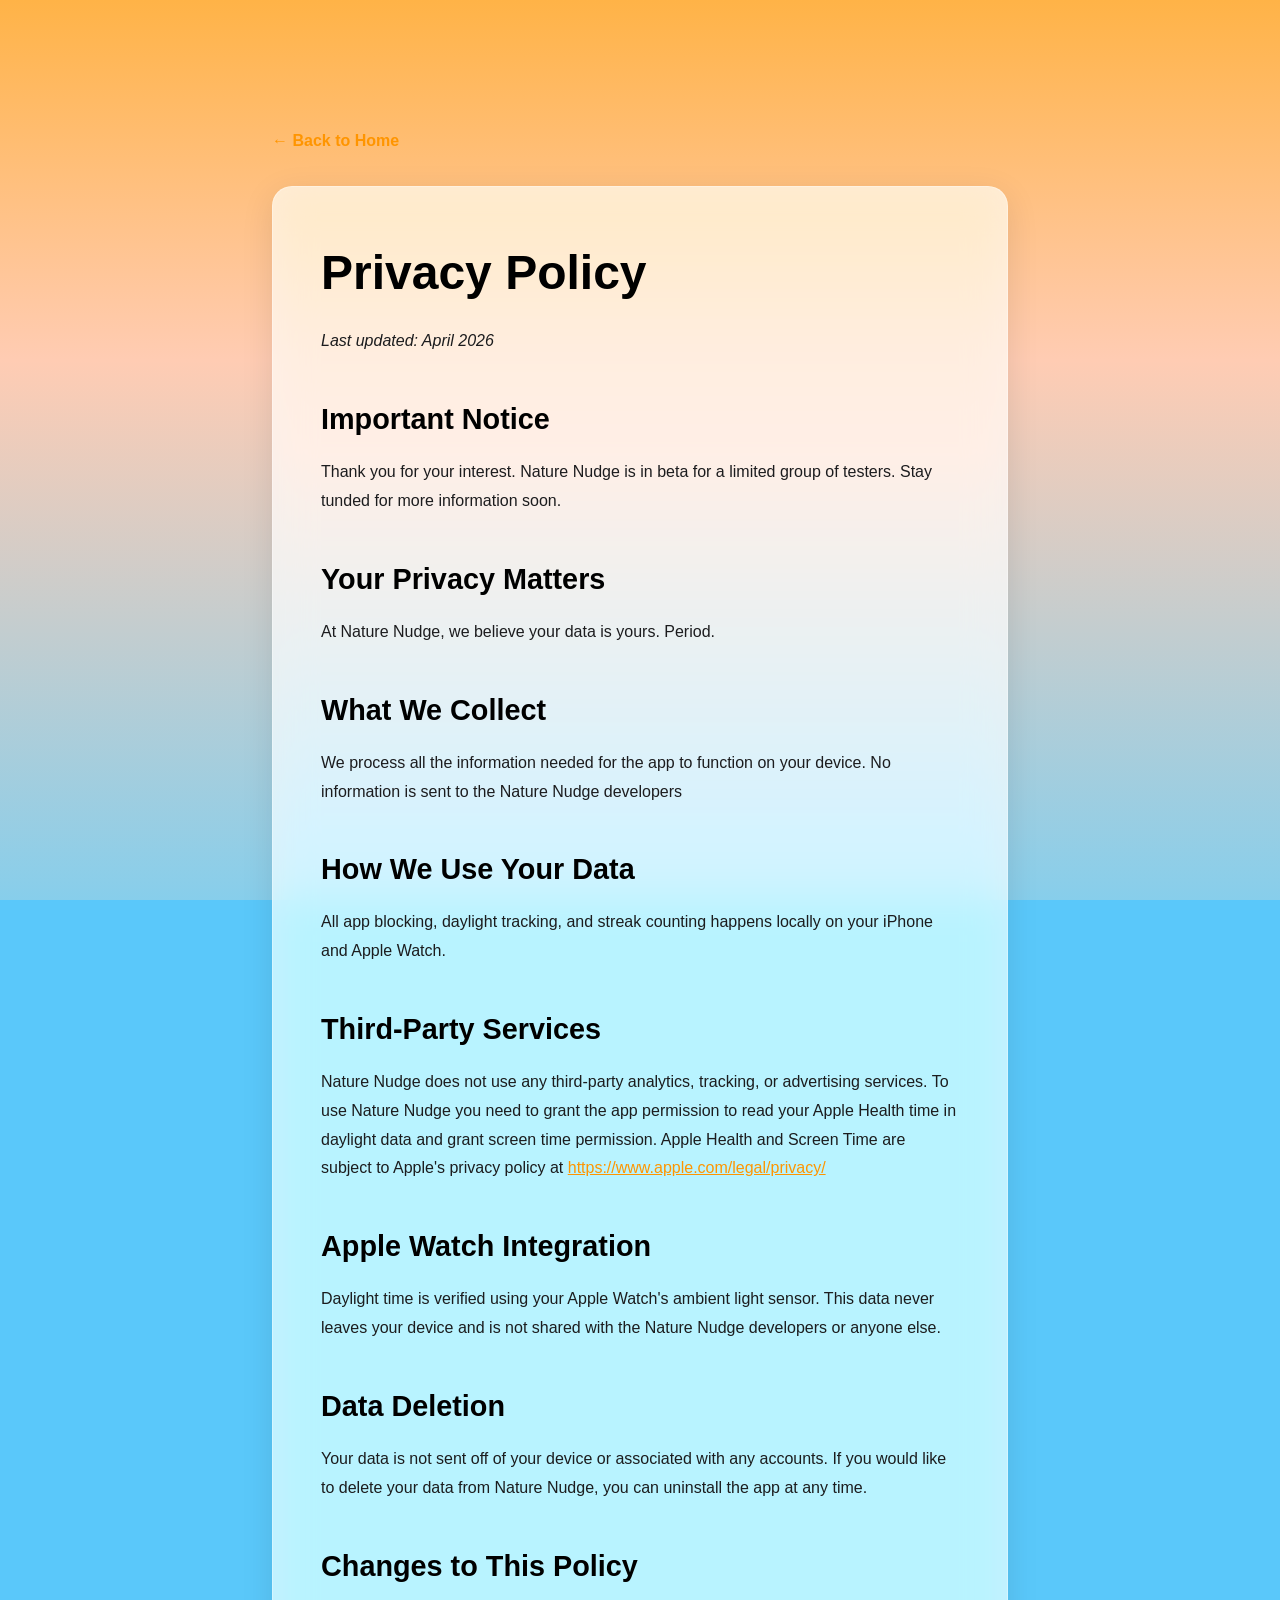
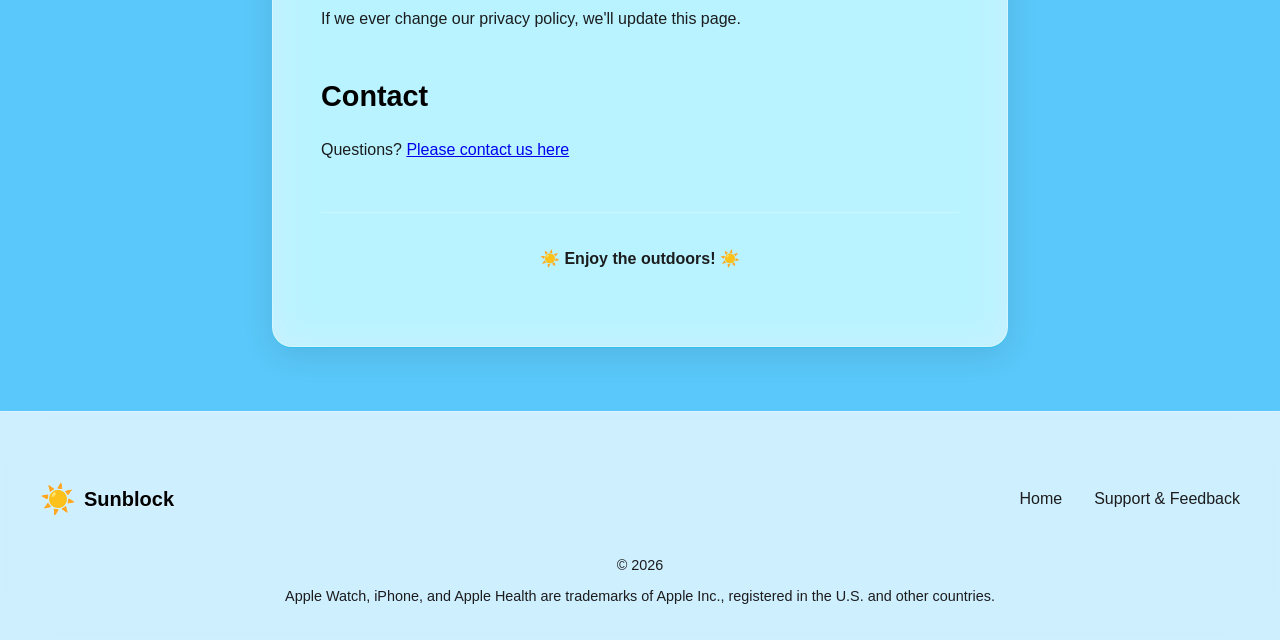
==== commit 7634a1dd: "Update privacy policy from Sunblock to Nature Nudge" ====
--- a/privacy.html
+++ b/privacy.html
@@ -81,34 +81,34 @@
             <p><em>Last updated: April 2026</em></p>
 
             <h2>Important Notice</h2>
-            <p>This website and the privacy policy are a mockup for illustriative purposes only. Sunblock is not an app that has been released and this privacy policy is not intended to be binding until finalized.</p>
+            <p>Thank you for your interest. Nature Nudge is in beta for a limited group of testers. Stay tunded for more information soon.</p>
             
             <h2>Your Privacy Matters</h2>
-            <p>At Sunblock, we believe your data is yours. Period.</p>
+            <p>At Nature Nudge, we believe your data is yours. Period.</p>
 
             <h2>What We Collect</h2>
-            <p>We process all the information needed for the app to function on your device. No information is sent to the Sunblock developer</p>
+            <p>We process all the information needed for the app to function on your device. No information is sent to the Nature Nudge developers</p>
 
             <h2>How We Use Your Data</h2>
             <p>All app blocking, daylight tracking, and streak counting happens locally on your iPhone and Apple Watch.</p>
 
             <h2>Third-Party Services</h2>
-            <p>Sunblock does not use any third-party analytics, tracking, or advertising services. To use Sunblock you need to grant the app permission to read your Apple Health time in daylight data and grant screen time permission. Apple Health and Screen Time are subject to Apple's privacy policy at <a href="https://www.apple.com/legal/privacy/" style="color: var(--orange);">https://www.apple.com/legal/privacy/</a></p>
+            <p>Nature Nudge does not use any third-party analytics, tracking, or advertising services. To use Nature Nudge you need to grant the app permission to read your Apple Health time in daylight data and grant screen time permission. Apple Health and Screen Time are subject to Apple's privacy policy at <a href="https://www.apple.com/legal/privacy/" style="color: var(--orange);">https://www.apple.com/legal/privacy/</a></p>
 
             <h2>Apple Watch Integration</h2>
-            <p>Daylight time is verified using your Apple Watch's ambient light sensor. This data never leaves your device and is not shared with Sunblock or anyone else.</p>
+            <p>Daylight time is verified using your Apple Watch's ambient light sensor. This data never leaves your device and is not shared with the Nature Nudge developers or anyone else.</p>
             
             <h2>Data Deletion</h2>
-            <p>Your data is not sent off of your device or associated with any accounts. If you would like to delete your data from Sunblock, you can uninstall the app at any time.</p>
+            <p>Your data is not sent off of your device or associated with any accounts. If you would like to delete your data from Nature Nudge, you can uninstall the app at any time.</p>
 
             <h2>Changes to This Policy</h2>
             <p>If we ever change our privacy policy, we'll update this page.</p>
 
             <h2>Contact</h2>
-            <p>Questions? Email us at</p>
+            <p>Questions? <a href="https://forms.cloud.microsoft/Pages/ResponsePage.aspx?id=DQSIkWdsW0yxEjajBLZtrQAAAAAAAAAAAAO__d2WzkRUQkdaQlNQN0pYU01TVzdLMTNZN1FaNTY4Vy4u">Please contact us here</a></p>
 
             <p style="text-align: center; margin-top: 3rem; padding-top: 2rem; border-top: 1px solid var(--glass-border);">
-                <strong>☀️ Now go outside! ☀️</strong>
+                <strong>☀️ Enjoy the outdoors! ☀️</strong>
             </p>
         </div>
     </div>
@@ -122,7 +122,7 @@
                 </div>
                 <nav class="footer-links">
                     <a href="index.html">Home</a>
-                    <a href="mailto:support@sunblock.app">Support</a>
+                    <a href="https://forms.cloud.microsoft/Pages/ResponsePage.aspx?id=DQSIkWdsW0yxEjajBLZtrQAAAAAAAAAAAAO__d2WzkRUQkdaQlNQN0pYU01TVzdLMTNZN1FaNTY4Vy4u">Support & Feedback</a>
                 </nav>
             </div>
             <p class="footer-copy">&copy; 2026</p>
--- a/style.css
+++ b/style.css
@@ -275,19 +275,19 @@
 }
 
 .nav-link {
-    color: var(--text-primary);
+    color: white;
     text-decoration: none;
-    font-weight: 600;
-    padding: 0.5rem 1.5rem;
-    border-radius: 20px;
+    font-weight: 700;
+    padding: 0.625rem 1.75rem;
+    border-radius: 25px;
+    background: linear-gradient(135deg, var(--orange), var(--yellow));
     transition: all 0.3s ease;
-    text-shadow: 0 1px 2px rgba(255, 255, 255, 0.5);
+    box-shadow: 0 4px 16px rgba(255, 149, 0, 0.3);
 }
 
 .nav-link:hover {
-    background: var(--glass-bg);
-    backdrop-filter: blur(20px);
-    -webkit-backdrop-filter: blur(20px);
+    transform: translateY(-2px);
+    box-shadow: 0 8px 24px rgba(255, 149, 0, 0.4);
 }
 
 /* ================================
@@ -467,8 +467,12 @@
     left: 1.5rem;
     font-size: 3rem;
     font-weight: 800;
-    color: var(--orange);
-    opacity: 0.3;
+    background: linear-gradient(135deg, var(--orange), var(--yellow));
+    -webkit-background-clip: text;
+    -webkit-text-fill-color: transparent;
+    background-clip: text;
+    opacity: 0.85;
+    filter: drop-shadow(0 1px 2px rgba(255, 149, 0, 0.3));
 }
 
 .step-icon {
@@ -590,8 +594,59 @@
         rgba(90, 200, 250, 0.3) 100%);
 }
 
+.app-grid {
+    position: absolute;
+    top: 0;
+    left: 0;
+    right: 0;
+    bottom: 0;
+    z-index: 2;
+    display: grid;
+    grid-template-columns: repeat(3, 1fr);
+    gap: 1.5rem;
+    padding: 3rem 2rem;
+    height: 100%;
+    align-content: center;
+    opacity: 1;
+    animation: fadeOutGrid 0.5s ease-out 2.5s forwards;
+}
+
+.app-icon {
+    aspect-ratio: 1;
+    border-radius: 20px;
+    box-shadow: 0 4px 12px rgba(0, 0, 0, 0.3);
+    transition: all 0.2s ease;
+}
+
+.app-locked {
+    position: relative;
+    animation: tapEffect 0.3s ease-in-out 1.5s;
+}
+
+@keyframes tapEffect {
+    0%, 100% {
+        transform: scale(1);
+        filter: brightness(1);
+    }
+    50% {
+        transform: scale(0.9);
+        filter: brightness(1.3);
+    }
+}
+
+@keyframes fadeOutGrid {
+    to {
+        opacity: 0;
+        visibility: hidden;
+    }
+}
+
 .app-preview-content {
-    position: relative;
+    position: absolute;
+    top: 0;
+    left: 0;
+    right: 0;
+    bottom: 0;
     z-index: 1;
     display: flex;
     flex-direction: column;
@@ -601,6 +656,14 @@
     color: white;
     text-align: center;
     padding: 2rem;
+    opacity: 0;
+    animation: fadeInUnlock 0.5s ease-in 3s forwards;
+}
+
+@keyframes fadeInUnlock {
+    to {
+        opacity: 1;
+    }
 }
 
 .preview-sun {
@@ -640,12 +703,12 @@
     background: linear-gradient(90deg, var(--orange), var(--yellow));
     border-radius: 10px;
     width: 0%;
-    animation: fillProgress 3s ease-in-out infinite;
+    animation: fillProgress 2s ease-out 3.5s forwards;
 }
 
 @keyframes fillProgress {
-    0%, 100% { width: 0%; }
-    50% { width: 60%; }
+    0% { width: 0%; }
+    100% { width: 60%; }
 }
 
 /* ================================
@@ -761,9 +824,8 @@
 .footer-legal {
     text-align: center;
     color: var(--text-secondary);
-    font-size: 0.75rem;
+    font-size: 0.9rem;
     margin-top: 0.5rem;
-    opacity: 0.8;
 }
 
 /* ================================
